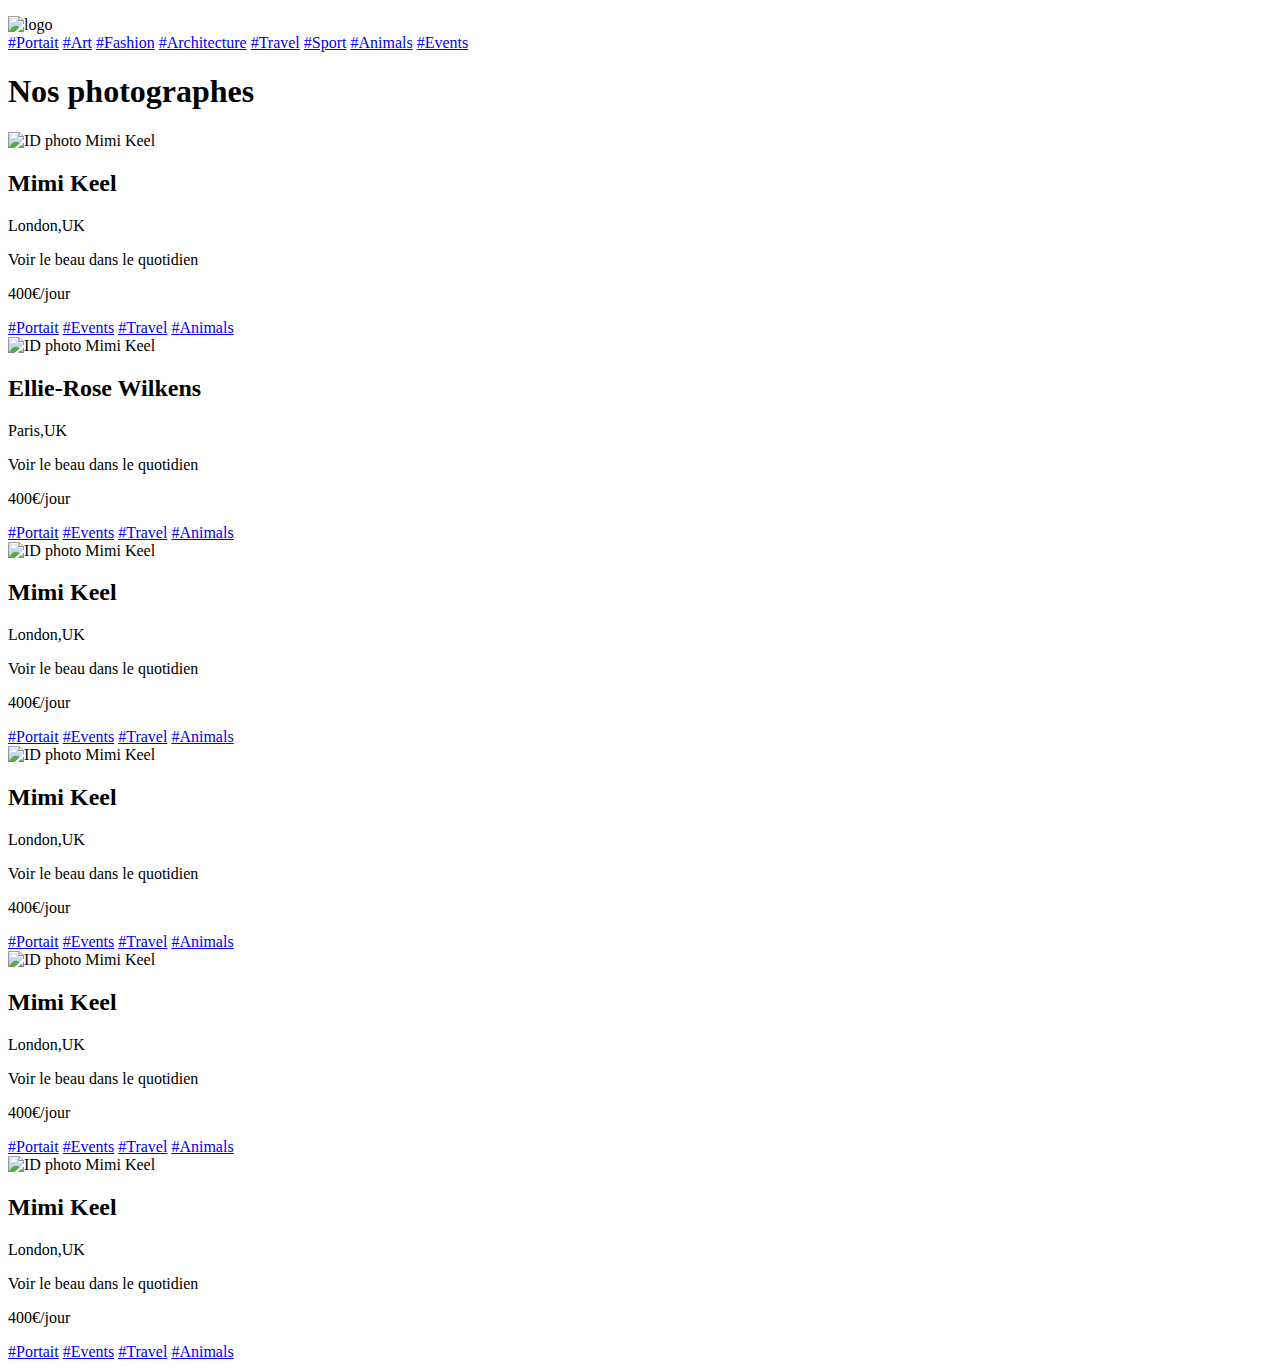
==== index.html @ a2a464d0 "début projet" ====
<!DOCTYPE html>
<html lang="fr">
  <head>
    <meta charset="utf-8" />
    <title>FishEye</title>
    <meta name="viewport" content="width=device-width,initial-scale=1" />

    <!-- head style -->
    <link rel="stylesheet" href="modal.css" />
    <link
      rel="stylesheet"
      href="https://cdnjs.cloudflare.com/ajax/libs/font-awesome/4.7.0/css/font-awesome.min.css"
    />
    <link
      href="https://fonts.googleapis.com/css?family=DM+Sans"
      rel="stylesheet"
    />

    
  </head>

  <!-- body -->

  <body>
    <p id="test"></p>
    <!-- body-header -->
    <div class="header">
     <img class="header-logo" alt="logo" src="./asset/logo.png" />
      <div class="main-navbar">
        <a
          href="#"
          class="tag"
          id="tag-portrait"
          aria-label="photographer categories"
          >#Portait</a
        >
        <a
          href="#"
          class="tag"
          id="tag-art"
          aria-label="photographer categories"
          >#Art</a
        >
        <a
          href="#"
          class="tag"
          id="tag-fashion"
          aria-label="photographer categories"
          >#Fashion</a
        >
        <a
          href="#"
          class="tag"
          id="tag-architectures"
          aria-label="photographer categories"
          >#Architecture</a
        >
        <a
          href="#"
          class="tag"
          id="tag-travel"
          aria-label="photographer categories"
          >#Travel</a
        >
        <a
          href="#"
          class="tag"
          id="tag-sport"
          aria-label="photographer categories"
          >#Sport</a
        >
        <a
          href="#"
          class="tag"
          id="tag-animals"
          aria-label="photographer categories"
          >#Animals</a
        >
        <a
          href="#"
          class="tag"
          id="tag-events"
          aria-label="photographer categories"
          >#Events</a
        >
      </div>
    </div>

    <!-- body-main -->
    <main>
      <h1 class="titre">Nos photographes</h1>
      <div class="mosaique-vignette">
        <div class="vignette" id="vignette-1">
          <img class="vignette-photo" alt="ID photo Mimi Keel" src="Photos/Sample Photos/Photographers ID Photos/MimiKeel.jpg"/>
          <h2 class="vignette-titre">Mimi Keel</h2>
          <div class="vignette-description">
            <p class="vignette-description-ville">London,UK</p>
            <p class="vignette-description-slogan">
              Voir le beau dans le quotidien
            </p>
            <p class="vignette-description-tarif">400€/jour</p>
          </div>
          <div class="vignette-tag">
            <a
              href="#"
              class="tag"
              id="tag-portrait"
              aria-label="photographer categories"
              >#Portait</a
            >
            <a
              href="#"
              class="tag"
              id="tag-events"
              aria-label="photographer categories"
              >#Events</a
            >
            <a
              href="#"
              class="tag"
              id="tag-travel"
              aria-label="photographer categories"
              >#Travel</a
            >
            <a
              href="#"
              class="tag"
              id="tag-animals"
              aria-label="photographer categories"
              >#Animals</a
            >
          </div>
        </div>
      <div class="vignette" id="vignette-1">
        <img class="vignette-photo" alt="ID photo Mimi Keel" src="Photos/Sample Photos/Photographers ID Photos/MimiKeel.jpg"/>
        <h2 class="vignette-titre">Ellie-Rose Wilkens</h2>
        <div class="vignette-description">
          <p class="vignette-description-ville">Paris,UK</p>
          <p class="vignette-description-slogan">
            Voir le beau dans le quotidien
          </p>
          <p class="vignette-description-tarif">400€/jour</p>
        </div>
        <div class="vignette-tag">
          <a
            href="#"
            class="tag"
            id="tag-portrait"
            aria-label="photographer categories"
            >#Portait</a
          >
          <a
            href="#"
            class="tag"
            id="tag-events"
            aria-label="photographer categories"
            >#Events</a
          >
          <a
            href="#"
            class="tag"
            id="tag-travel"
            aria-label="photographer categories"
            >#Travel</a
          >
          <a
            href="#"
            class="tag"
            id="tag-animals"
            aria-label="photographer categories"
            >#Animals</a
          >
        </div>
      </div>

      <div class="vignette" id="vignette-1">
        <img class="vignette-photo" alt="ID photo Mimi Keel" src="Photos/Sample Photos/Photographers ID Photos/MimiKeel.jpg"/>
        <h2 class="vignette-titre">Mimi Keel</h2>
        <div class="vignette-description">
          <p class="vignette-description-ville">London,UK</p>
          <p class="vignette-description-slogan">
            Voir le beau dans le quotidien
          </p>
          <p class="vignette-description-tarif">400€/jour</p>
        </div>
        <div class="vignette-tag">
          <a
            href="#"
            class="tag"
            id="tag-portrait"
            aria-label="photographer categories"
            >#Portait</a
          >
          <a
            href="#"
            class="tag"
            id="tag-events"
            aria-label="photographer categories"
            >#Events</a
          >
          <a
            href="#"
            class="tag"
            id="tag-travel"
            aria-label="photographer categories"
            >#Travel</a
          >
          <a
            href="#"
            class="tag"
            id="tag-animals"
            aria-label="photographer categories"
            >#Animals</a
          >
        </div>
      </div>

      <div class="vignette" id="vignette-1">
        <img class="vignette-photo" alt="ID photo Mimi Keel" src="Photos/Sample Photos/Photographers ID Photos/MimiKeel.jpg"/>
        <h2 class="vignette-titre">Mimi Keel</h2>
        <div class="vignette-description">
          <p class="vignette-description-ville">London,UK</p>
          <p class="vignette-description-slogan">
            Voir le beau dans le quotidien
          </p>
          <p class="vignette-description-tarif">400€/jour</p>
        </div>
        <div class="vignette-tag">
          <a
            href="#"
            class="tag"
            id="tag-portrait"
            aria-label="photographer categories"
            >#Portait</a
          >
          <a
            href="#"
            class="tag"
            id="tag-events"
            aria-label="photographer categories"
            >#Events</a
          >
          <a
            href="#"
            class="tag"
            id="tag-travel"
            aria-label="photographer categories"
            >#Travel</a
          >
          <a
            href="#"
            class="tag"
            id="tag-animals"
            aria-label="photographer categories"
            >#Animals</a
          >
        </div>
      </div>

      <div class="vignette" id="vignette-1">
        <img class="vignette-photo" alt="ID photo Mimi Keel" src="Photos/Sample Photos/Photographers ID Photos/MimiKeel.jpg"/>
        <h2 class="vignette-titre">Mimi Keel</h2>
        <div class="vignette-description">
          <p class="vignette-description-ville">London,UK</p>
          <p class="vignette-description-slogan">
            Voir le beau dans le quotidien
          </p>
          <p class="vignette-description-tarif">400€/jour</p>
        </div>
        <div class="vignette-tag">
          <a
            href="#"
            class="tag"
            id="tag-portrait"
            aria-label="photographer categories"
            >#Portait</a
          >
          <a
            href="#"
            class="tag"
            id="tag-events"
            aria-label="photographer categories"
            >#Events</a
          >
          <a
            href="#"
            class="tag"
            id="tag-travel"
            aria-label="photographer categories"
            >#Travel</a
          >
          <a
            href="#"
            class="tag"
            id="tag-animals"
            aria-label="photographer categories"
            >#Animals</a
          >
        </div>
      </div>

      <div class="vignette" id="vignette-1">
        <img class="vignette-photo" alt="ID photo Mimi Keel" src="Photos/Sample Photos/Photographers ID Photos/MimiKeel.jpg"/>
        <h2 class="vignette-titre">Mimi Keel</h2>
        <div class="vignette-description">
          <p class="vignette-description-ville">London,UK</p>
          <p class="vignette-description-slogan">
            Voir le beau dans le quotidien
          </p>
          <p class="vignette-description-tarif">400€/jour</p>
        </div>
        <div class="vignette-tag">
          <a
            href="#"
            class="tag"
            id="tag-portrait"
            aria-label="photographer categories"
            >#Portait</a
          >
          <a
            href="#"
            class="tag"
            id="tag-events"
            aria-label="photographer categories"
            >#Events</a
          >
          <a
            href="#"
            class="tag"
            id="tag-travel"
            aria-label="photographer categories"
            >#Travel</a
          >
          <a
            href="#"
            class="tag"
            id="tag-animals"
            aria-label="photographer categories"
            >#Animals</a>
          
        </div>
      </div>
    </div>
    </main>

    <!-- Appel JS -->
    <script src="./data.js"></script>
    <script src="index.js"></script>

  </body>
</html>
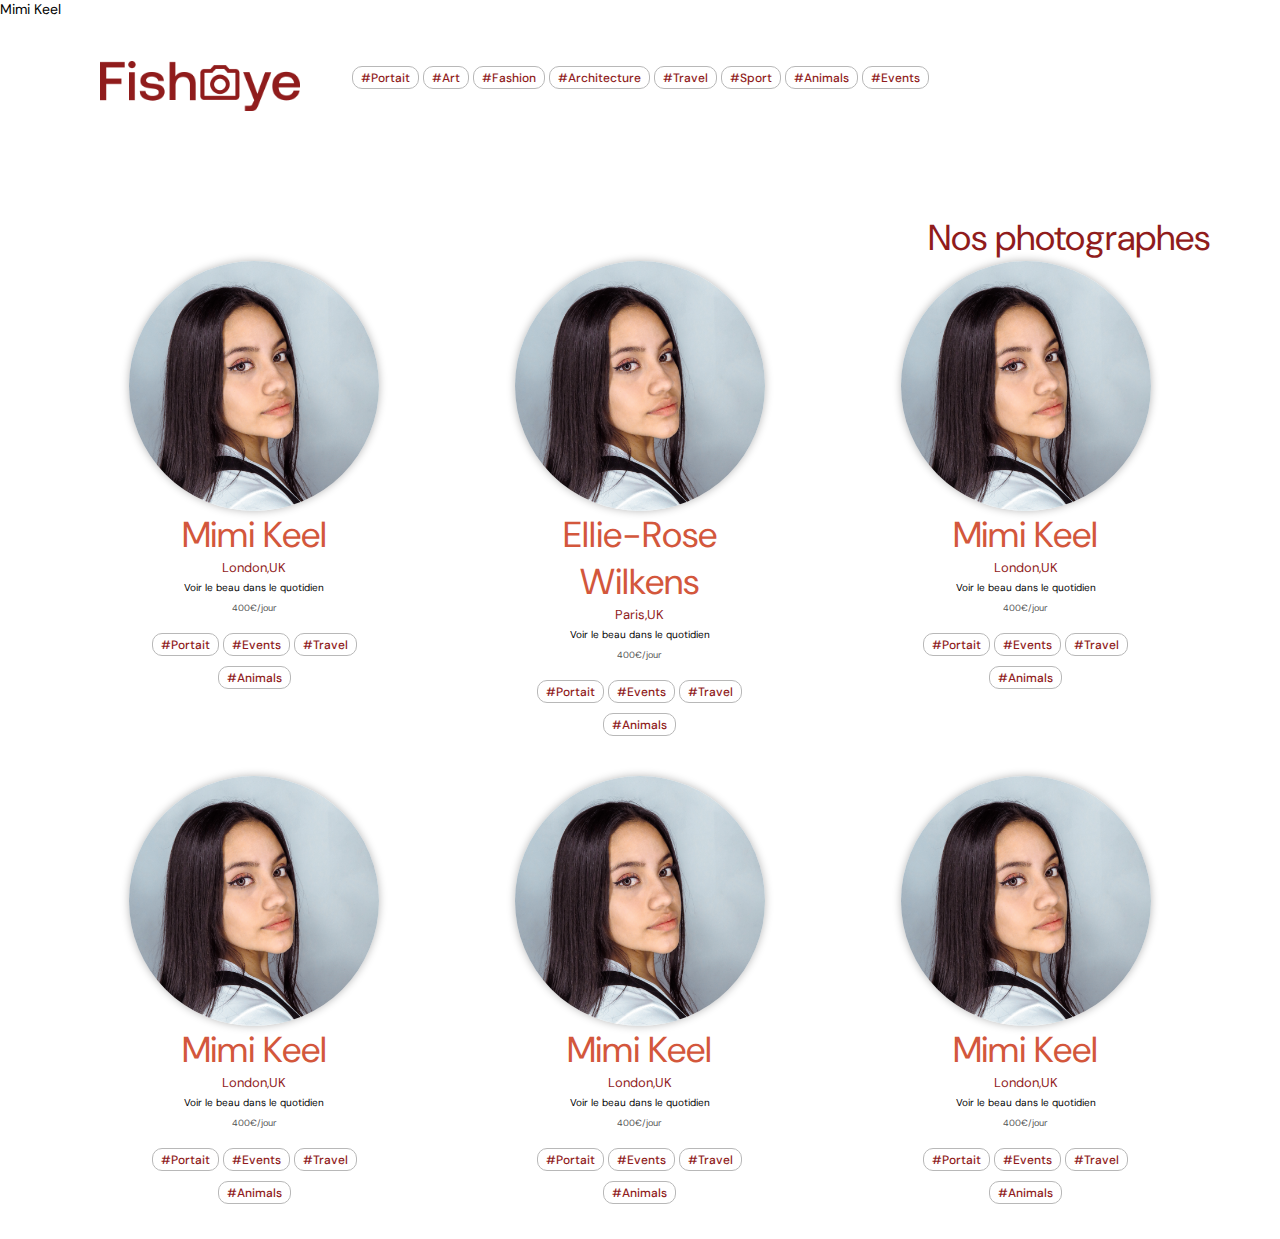
==== commit 2532ca0a: "html css finalisé" ====
--- a/index.html
+++ b/index.html
@@ -9,7 +9,7 @@
     <link rel="stylesheet" href="modal.css" />
     <link
       rel="stylesheet"
-      href="https://cdnjs.cloudflare.com/ajax/libs/font-awesome/4.7.0/css/font-awesome.min.css"
+      href="https://cdnjs.cloudflare.com/ajax/libs/font-awesome/5.15.3/css/all.min.css"
     />
     <link
       href="https://fonts.googleapis.com/css?family=DM+Sans"
--- a/modal.css
+++ b/modal.css
@@ -0,0 +1,450 @@
+@charset "UTF-8";
+/* Imports */
+main {
+  width: 90%;
+  margin: 0 5% 0 5%;
+}
+
+#header {
+  width: 100%;
+  margin-left: 0;
+  margin-right: 0;
+}
+
+main #page-photographer {
+  display: -webkit-box;
+  display: -ms-flexbox;
+  display: flex;
+  float: left;
+  -webkit-box-orient: horizontal;
+  -webkit-box-direction: normal;
+      -ms-flex-direction: row;
+          flex-direction: row;
+  position: relative;
+  margin-bottom: 30px;
+  padding: 50px 0 50px 0;
+  text-align: center;
+  background-color: #FAFAFA;
+  width: 100%;
+  height: 313px;
+  -webkit-box-sizing: border-box;
+          box-sizing: border-box;
+}
+
+@media screen and (max-width: 800px) {
+  main #page-photographer {
+    height: 260px;
+  }
+}
+
+main #page-photographer #vignette {
+  background-color: #FAFAFA;
+  width: 40%;
+  text-align: left;
+  padding-left: 50px;
+}
+
+@media screen and (max-width: 800px) {
+  main #page-photographer #vignette {
+    width: 65%;
+    padding-left: 20px;
+  }
+}
+
+main #page-photographer #vignette h2 {
+  font-size: 64px;
+}
+
+@media screen and (max-width: 800px) {
+  main #page-photographer #vignette h2 {
+    font-size: 36px;
+  }
+}
+
+main #page-photographer #vignette .vignette-description-ville {
+  font-size: 24px;
+  color: #901C1C;
+  line-height: 31px;
+  margin-bottom: 20px;
+}
+
+@media screen and (max-width: 800px) {
+  main #page-photographer #vignette .vignette-description-ville {
+    font-size: 13px;
+  }
+}
+
+main #page-photographer #vignette .vignette-description-slogan {
+  font-size: 18px;
+  color: #525252;
+  line-height: 23px;
+  margin-bottom: 20px;
+}
+
+@media screen and (max-width: 800px) {
+  main #page-photographer #vignette .vignette-description-slogan {
+    font-size: 13px;
+  }
+}
+
+main #page-photographer #vignette .vignette-tag {
+  -webkit-box-pack: left;
+      -ms-flex-pack: left;
+          justify-content: left;
+}
+
+@media screen and (max-width: 800px) {
+  main #page-photographer #vignette .vignette-tag {
+    font-size: 13px;
+  }
+}
+
+main #page-photographer .encart-CTA {
+  display: -webkit-box;
+  display: -ms-flexbox;
+  display: flex;
+  -webkit-box-align: center;
+      -ms-flex-align: center;
+          align-items: center;
+  -webkit-box-pack: center;
+      -ms-flex-pack: center;
+          justify-content: center;
+  border-radius: 5px;
+  height: 69px;
+  width: 170px;
+  background-color: #901C1C;
+  font-family: "DM sans", sans-serif;
+  font-weight: 700;
+  color: #fff;
+}
+
+@media screen and (max-width: 1000px) {
+  main #page-photographer .encart-CTA {
+    display: none;
+  }
+}
+
+main #page-photographer .vignette-photo {
+  display: -webkit-box;
+  display: -ms-flexbox;
+  display: flex;
+  width: 150px;
+  height: 150px;
+  -o-object-fit: cover;
+     object-fit: cover;
+  border-radius: 50%;
+  -webkit-box-shadow: 0px 0px 8px #b8b8b8;
+          box-shadow: 0px 0px 8px #b8b8b8;
+  position: absolute;
+  right: 50px;
+  top: 25%;
+}
+
+@media screen and (max-width: 800px) {
+  main #page-photographer .vignette-photo {
+    width: 120px;
+    height: 120px;
+    right: 30px;
+  }
+}
+
+@media screen and (max-width: 600px) {
+  main #page-photographer .vignette-photo {
+    width: 100px;
+    height: 100px;
+    right: 10px;
+  }
+}
+
+main .presentation-photo .tri {
+  font-size: 18px;
+  font-weight: 700;
+  line-height: 10;
+}
+
+main .presentation-photo .mosaique-vignette {
+  -webkit-box-pack: justify;
+      -ms-flex-pack: justify;
+          justify-content: space-between;
+  -ms-flex-line-pack: justify;
+      align-content: space-between;
+  -ms-grid-columns: 350px 350px 350px;
+      grid-template-columns: 350px 350px 350px;
+}
+
+main .presentation-photo .mosaique-vignette .vignette {
+  margin: 0;
+  -webkit-box-align: start;
+      -ms-flex-align: start;
+          align-items: start;
+}
+
+main .presentation-photo .mosaique-vignette .vignette img {
+  width: 350px;
+  height: 300px;
+  -o-object-fit: cover;
+     object-fit: cover;
+}
+
+main .presentation-photo .mosaique-vignette .vignette .vignette-desc {
+  display: -webkit-box;
+  display: -ms-flexbox;
+  display: flex;
+  width: 100%;
+  height: 50px;
+  -webkit-box-align: center;
+      -ms-flex-align: center;
+          align-items: center;
+}
+
+main .presentation-photo .mosaique-vignette .vignette .vignette-desc p {
+  display: -webkit-box;
+  display: -ms-flexbox;
+  display: flex;
+  font-size: 24px;
+  color: #901C1C;
+  font-weight: 400;
+  font-family: "DM sans", sans-serif;
+  line-height: 20px;
+}
+
+main .presentation-photo .mosaique-vignette .vignette .vignette-desc .titre-vignette {
+  width: 50%;
+}
+
+main .presentation-photo .mosaique-vignette .vignette .vignette-desc .tarif {
+  width: 26%;
+}
+
+main .presentation-photo .mosaique-vignette .vignette .vignette-desc .like,
+main .presentation-photo .mosaique-vignette .vignette .vignette-desc .fa-heart {
+  -webkit-box-pack: right;
+      -ms-flex-pack: right;
+          justify-content: right;
+  width: 12%;
+}
+
+main .presentation-photo .mosaique-vignette .vignette .vignette-desc .fa-heart {
+  display: -webkit-box;
+  display: -ms-flexbox;
+  display: flex;
+  color: #901C1C;
+}
+
+/* Règles transverses */
+/* coucou */
+* {
+  margin: 0;
+  border: 0;
+}
+
+h1 {
+  font-size: 36px;
+  color: #901C1C;
+  font-weight: 400;
+  font-family: "DM sans", sans-serif;
+}
+
+h2 {
+  font-size: 36px;
+  color: #D3573C;
+  font-weight: 400;
+  font-family: "DM sans", sans-serif;
+}
+
+p {
+  font-size: 14px;
+  font-family: "DM sans", sans-serif;
+}
+
+a {
+  font-size: 12px;
+  color: #901C1C;
+  font-weight: 500;
+  font-family: "DM sans", sans-serif;
+  text-decoration: none;
+  cursor: default;
+}
+
+.tag {
+  height: 15px;
+  margin: 5px 2px 5px 2px;
+  padding: 3px 8px;
+  border: solid #b8b8b8 1px;
+  border-radius: 10px;
+  -webkit-transition: all 0.3s;
+  transition: all 0.3s;
+}
+
+.tag:hover {
+  background-color: #901C1C;
+  color: white;
+  cursor: pointer;
+}
+
+.vignette-tag {
+  display: -webkit-box;
+  display: -ms-flexbox;
+  display: flex;
+  -ms-flex-wrap: wrap;
+      flex-wrap: wrap;
+  -webkit-box-pack: center;
+      -ms-flex-pack: center;
+          justify-content: center;
+}
+
+/* body-header */
+.header {
+  display: -webkit-box;
+  display: -ms-flexbox;
+  display: flex;
+  float: left;
+  width: 75%;
+}
+
+@media screen and (max-width: 1000px) {
+  .header {
+    -webkit-box-orient: vertical;
+    -webkit-box-direction: normal;
+        -ms-flex-direction: column;
+            flex-direction: column;
+    width: 50%;
+  }
+}
+
+.header .header-logo {
+  display: -webkit-box;
+  display: -ms-flexbox;
+  display: flex;
+  width: 200px;
+  margin: 43px 50px 60px 100px;
+  cursor: pointer;
+}
+
+@media screen and (max-width: 1000px) {
+  .header .header-logo {
+    width: 150px;
+    margin-left: 20px;
+    margin-bottom: 30px;
+  }
+}
+
+.header .main-navbar {
+  display: -webkit-box;
+  display: -ms-flexbox;
+  display: flex;
+  -ms-flex-wrap: wrap;
+      flex-wrap: wrap;
+  margin-top: 43px;
+  -webkit-box-pack: center;
+      -ms-flex-pack: center;
+          justify-content: center;
+  max-height: 80px;
+}
+
+@media screen and (max-width: 1000px) {
+  .header .main-navbar {
+    width: 160%;
+    height: 80px;
+    margin: 0 40px 40px 40px;
+  }
+}
+
+/* body-main */
+main .titre {
+  display: -webkit-box;
+  display: -ms-flexbox;
+  display: flex;
+  float: right;
+  width: 25%;
+  margin-top: 43px;
+}
+
+@media screen and (max-width: 1000px) {
+  main .titre {
+    font-size: 13px;
+    width: 40%;
+    -webkit-box-pack: end;
+        -ms-flex-pack: end;
+            justify-content: flex-end;
+    -webkit-box-align: center;
+        -ms-flex-align: center;
+            align-items: center;
+    margin-right: 30px;
+    height: 30px;
+  }
+}
+
+main .mosaique-vignette {
+  display: -ms-grid;
+  display: grid;
+  -ms-grid-columns: (1fr)[3];
+      grid-template-columns: repeat(3, 1fr);
+  grid-gap: 5px;
+  grid-auto-rows: minmax(100px, auto);
+  width: 100%;
+}
+
+@media screen and (max-width: 1000px) {
+  main .mosaique-vignette {
+    -ms-grid-columns: (1fr)[1];
+        grid-template-columns: repeat(1, 1fr);
+  }
+}
+
+main .mosaique-vignette .vignette {
+  display: -webkit-box;
+  display: -ms-flexbox;
+  display: flex;
+  -webkit-box-orient: vertical;
+  -webkit-box-direction: normal;
+      -ms-flex-direction: column;
+          flex-direction: column;
+  margin: 0 50px 30px 50px;
+  text-align: center;
+  -webkit-box-align: center;
+      -ms-flex-align: center;
+          align-items: center;
+}
+
+@media screen and (max-width: 1000px) {
+  main .mosaique-vignette .vignette {
+    margin: 0 10px 30px 10px;
+  }
+}
+
+main .mosaique-vignette .vignette .vignette-photo {
+  width: 250px;
+  height: 250px;
+  -o-object-fit: cover;
+     object-fit: cover;
+  border-radius: 50%;
+  -webkit-box-shadow: 0px 0px 8px #b8b8b8;
+          box-shadow: 0px 0px 8px #b8b8b8;
+}
+
+main .mosaique-vignette .vignette .vignette-description .vignette-description-ville {
+  font-size: 13px;
+  color: #901C1C;
+  font-weight: 400;
+  font-family: "DM sans", sans-serif;
+  line-height: 20px;
+}
+
+main .mosaique-vignette .vignette .vignette-description .vignette-description-slogan {
+  font-size: 10px;
+  color: black;
+  font-weight: 400;
+  font-family: "DM sans", sans-serif;
+  line-height: 20px;
+}
+
+main .mosaique-vignette .vignette .vignette-description .vignette-description-tarif {
+  font-size: 9px;
+  color: #525252;
+  font-weight: 400;
+  font-family: "DM sans", sans-serif;
+  line-height: 20px;
+  margin-bottom: 10px;
+}
+/*# sourceMappingURL=modal.css.map */